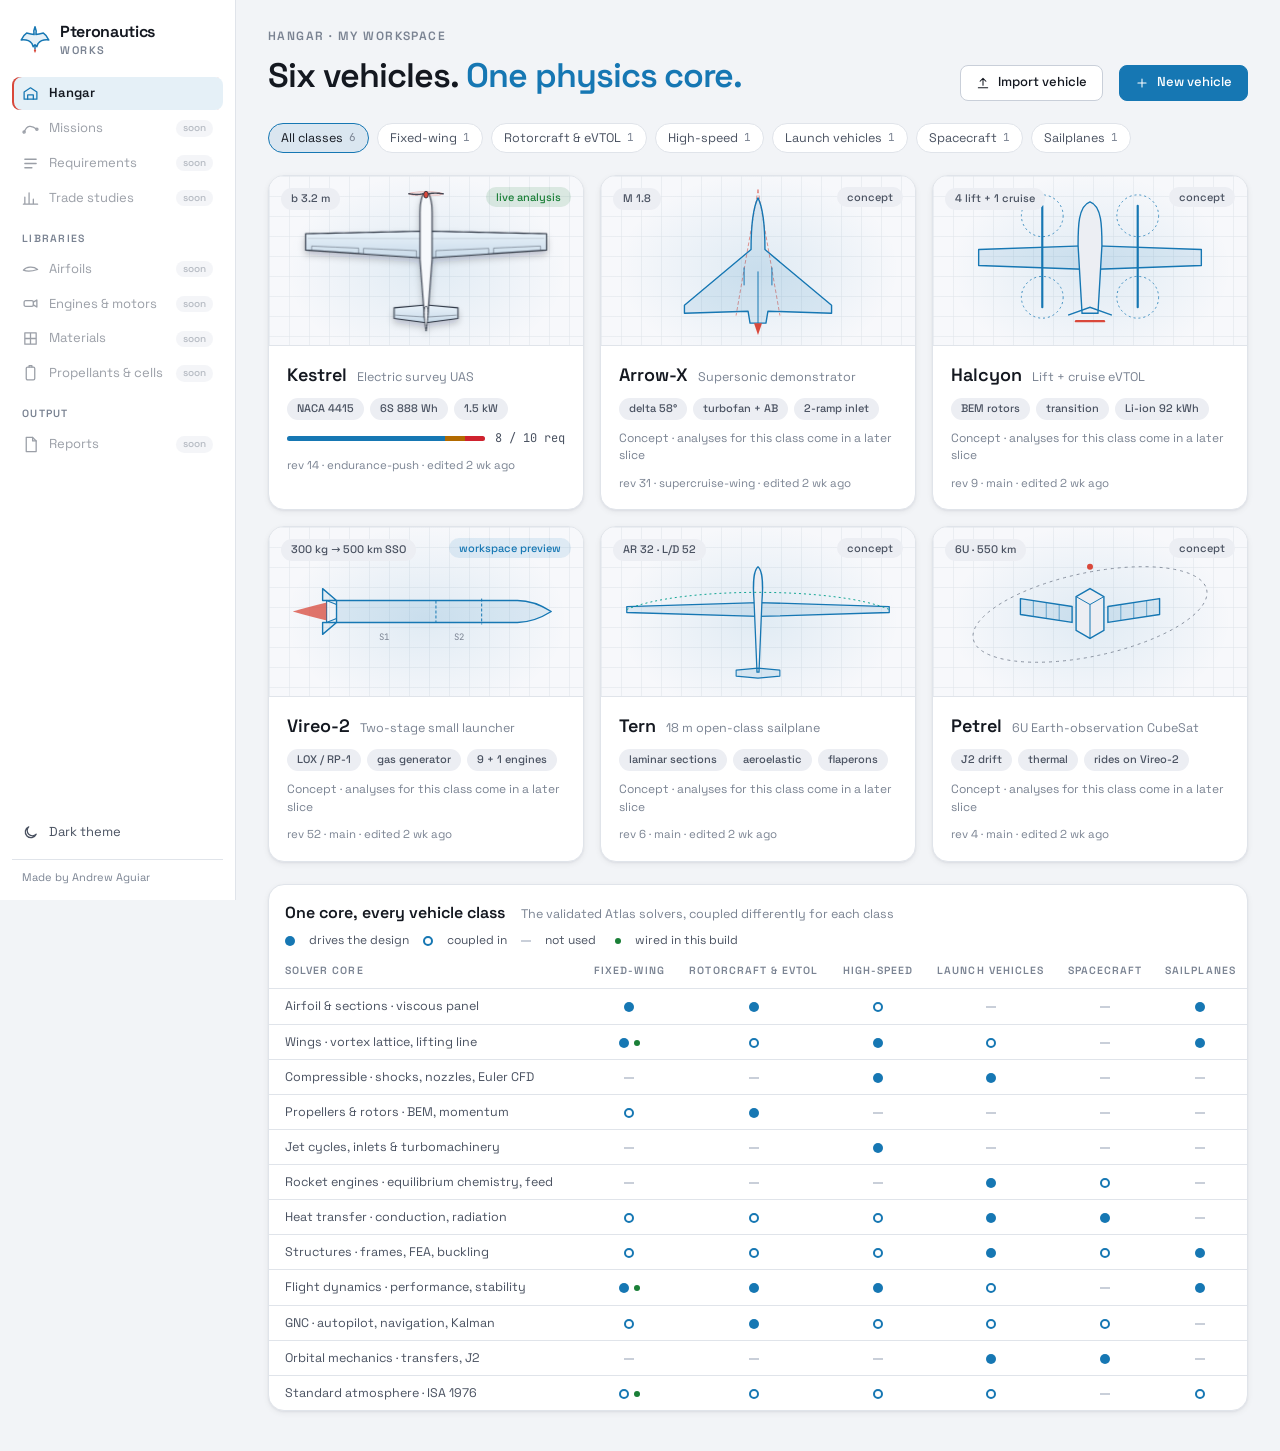
==== app/index.html @ 4040850f "Add the website: a live landing page, the app at /app/, and GitHub Pages deployment - Landing page (" ====
<!doctype html>
<html lang="en">
<head>
<meta charset="utf-8">
<meta name="viewport" content="width=device-width, initial-scale=1">
<title>Pteronautics Works</title>
<meta name="description" content="Pteronautics Works: vehicle-centred design on the Pteronautics solver core.">
<meta name="theme-color" content="#0b0d11" media="(prefers-color-scheme: dark)">
<meta name="theme-color" content="#f2f4f7" media="(prefers-color-scheme: light)">
<link rel="icon" href="../assets/favicon.svg" type="image/svg+xml">
<link rel="preload" href="../assets/fonts/SpaceGrotesk.woff2" as="font" type="font/woff2" crossorigin>
<link rel="stylesheet" href="../css/works.css">
<script>try { var t = localStorage.getItem('works-theme'); if (t) document.documentElement.dataset.theme = t; } catch (e) { }</script>
</head>
<body>
<div id="app"></div>
<noscript>Pteronautics Works needs JavaScript. Run <code>python3 serve.py</code> and open http://localhost:8790.</noscript>
<script type="module" src="../src/app.js"></script>
</body>
</html>
---- css/works.css ----
/* Pteronautics Works — design tokens shared with Pteronautics Atlas (copied from Atlas css/styles.css), then the Works layout */
/* Fonts are bundled so the app works offline (SIL Open Font License, see assets/fonts/) */
@font-face { font-family: "Space Grotesk"; font-style: normal; font-display: swap; font-weight: 300 700; src: url(../assets/fonts/SpaceGrotesk.woff2) format("woff2-variations"); unicode-range: U+0000-00FF,U+0131,U+0152-0153,U+02BB-02BC,U+02C6,U+02DA,U+02DC,U+0304,U+0308,U+0329,U+2000-206F,U+2074,U+20AC,U+2122,U+2191,U+2193,U+2212,U+2215,U+FEFF,U+FFFD; }
@font-face { font-family: "JetBrains Mono"; font-style: normal; font-display: swap; font-weight: 100 800; src: url(../assets/fonts/JetBrainsMono.woff2) format("woff2-variations"); unicode-range: U+0000-00FF,U+0131,U+0152-0153,U+02BB-02BC,U+02C6,U+02DA,U+02DC,U+0304,U+0308,U+0329,U+2000-206F,U+2074,U+20AC,U+2122,U+2191,U+2193,U+2212,U+2215,U+FEFF,U+FFFD; }
@font-face { font-family: "JetBrains Mono"; font-style: normal; font-display: swap; font-weight: 100 800; src: url(../assets/fonts/JetBrainsMono-greek.woff2) format("woff2-variations"); unicode-range: U+0370-0377,U+037A-037F,U+0384-038A,U+038C,U+038E-03A1,U+03A3-03FF; }
:root {
  --bg: #f2f4f7;
  --bg-elev: #ffffff;
  --bg-sunk: #eceef3;
  --stage: #f7f8fb;
  --border: #e0e4ea;
  --border-strong: #c9cfd9;
  --text: #141820;
  --text-2: #4a5261;
  --text-3: #7a8392;
  --accent: #1677b3;
  --on-accent: #ffffff;
  --accent-soft: rgba(22, 119, 179, 0.11);
  --hl: #d9483b;
  --hl-soft: rgba(217, 72, 59, 0.11);
  --glow: rgba(22, 119, 179, 0.10);
  --upper: #1677b3;
  --lower: #d9483b;
  --wake: #6b7280;
  --good: #1a7f37;
  --warn: #b26a00;
  --bad: #cf222e;
  --lam: #12a594;
  --turb: #8b5cf6;
  --sep: #c2255c;
  --shadow: 0 1px 2px rgba(16, 24, 40, .05), 0 2px 6px rgba(16, 24, 40, .06);
  --shadow-lg: 0 1px 2px rgba(16, 24, 40, .05), 0 10px 28px rgba(16, 24, 40, .10);
  --radius: 12px;
  --radius-sm: 8px;
  --font: "Space Grotesk", Inter, ui-sans-serif, system-ui, -apple-system, "Segoe UI", Roboto, "Helvetica Neue", Arial, sans-serif;
  --mono: "JetBrains Mono", ui-monospace, "SF Mono", Menlo, Consolas, monospace;
  color-scheme: light;
}
@media (prefers-color-scheme: dark) {
  :root:not([data-theme="light"]) {
    --bg: #0b0d11; --bg-elev: #151920; --bg-sunk: #0f1218; --stage: #0a0c10;
    --border: #232934; --border-strong: #343b47;
    --text: #e7eaef; --text-2: #a9b1bf; --text-3: #737d8c;
    --accent: #3aa0d8; --accent-soft: rgba(58, 160, 216, 0.15); --on-accent: #ffffff;
    --hl: #ff7a6b; --hl-soft: rgba(255, 122, 107, 0.13); --glow: rgba(58, 160, 216, 0.14);
    --upper: #3aa0d8; --lower: #ff7a6b; --wake: #8b93a1;
    --good: #3fb950; --warn: #e3a008; --bad: #f85149;
    --lam: #2dd4bf; --turb: #a78bfa; --sep: #ff5c93;
    --shadow: 0 1px 2px rgba(0, 0, 0, .35), 0 0 0 1px rgba(255, 255, 255, .015);
    --shadow-lg: 0 1px 2px rgba(0, 0, 0, .4), 0 12px 32px rgba(0, 0, 0, .45);
    color-scheme: dark;
  }
}
:root[data-theme="dark"] {
  --bg: #0b0d11; --bg-elev: #151920; --bg-sunk: #0f1218; --stage: #0a0c10;
  --border: #232934; --border-strong: #343b47;
  --text: #e7eaef; --text-2: #a9b1bf; --text-3: #737d8c;
  --accent: #3aa0d8; --accent-soft: rgba(58, 160, 216, 0.15); --on-accent: #ffffff;
  --hl: #ff7a6b; --hl-soft: rgba(255, 122, 107, 0.13); --glow: rgba(58, 160, 216, 0.14);
  --upper: #3aa0d8; --lower: #ff7a6b; --wake: #8b93a1;
  --good: #3fb950; --warn: #e3a008; --bad: #f85149;
  --lam: #2dd4bf; --turb: #a78bfa; --sep: #ff5c93;
  --shadow: 0 1px 2px rgba(0, 0, 0, .35), 0 0 0 1px rgba(255, 255, 255, .015);
  --shadow-lg: 0 1px 2px rgba(0, 0, 0, .4), 0 12px 32px rgba(0, 0, 0, .45);
  color-scheme: dark;
}

* { box-sizing: border-box; }
html, body { height: 100%; margin: 0; }
body { background: var(--bg); color: var(--text); font: 13px/1.45 var(--font); -webkit-font-smoothing: antialiased; }
button, input, select { font: inherit; color: inherit; }
a { color: var(--accent); text-decoration: none; }
h1, h2, h3, h4 { margin: 0; font-weight: 600; letter-spacing: -0.01em; }
.mono { font-family: var(--mono); font-variant-numeric: tabular-nums; }
.muted { color: var(--text-3); }
.dim { color: var(--text-2); }
.good { color: var(--good); } .warn { color: var(--warn); } .bad { color: var(--bad); }
:root[data-resolved-theme="dark"] { --sidebar: #0f1218; }
:root { --sidebar: var(--bg-elev); }

/* ---------- brand (same mark and lockup as Atlas, product name WORKS) ---------- */
.brand { display: flex; align-items: center; gap: 10px; padding: 4px 8px 16px; color: var(--text); }
.brand-mark { width: 30px; height: 30px; display: block; flex: none; }
.brand-mark svg { display: block; width: 100%; height: 100%; overflow: visible; }
.brand-mark .bm-fill { fill: var(--accent-soft); }
.brand-mark .bm-line { fill: none; stroke: var(--accent); stroke-width: 5; stroke-linejoin: round; stroke-linecap: round; }
.brand-mark .bm-flame { fill: var(--hl); }
.brand-name { font-weight: 650; font-size: 16px; letter-spacing: -0.02em; }
.brand-sub { font-size: 11px; color: var(--text-3); }
.brand-product { font-weight: 600; letter-spacing: .14em; text-transform: uppercase; }

/* ---------- shell: hangar ---------- */
.shell { display: grid; grid-template-columns: 236px minmax(0, 1fr); min-height: 100vh; }
.sidebar { background: var(--sidebar); border-right: 1px solid var(--border); display: flex; flex-direction: column; padding: 16px 12px 12px; gap: 2px; position: sticky; top: 0; height: 100vh; overflow-y: auto; }
.nav-group { font-size: 10.5px; font-weight: 600; text-transform: uppercase; letter-spacing: .12em; color: var(--text-3); padding: 14px 10px 5px; }
.nav-item { display: flex; align-items: center; gap: 10px; padding: 7px 10px; border-radius: var(--radius-sm); color: var(--text-2); border: 0; background: none; width: 100%; text-align: left; cursor: pointer; white-space: nowrap; transition: background .15s, color .15s; }
.nav-item:hover { background: var(--bg-sunk); color: var(--text); }
.nav-item.active { background: var(--accent-soft); color: var(--text); font-weight: 600; box-shadow: inset 2px 0 0 var(--hl); }
.nav-item.active svg { color: var(--accent); }
.nav-item svg { flex: none; width: 17px; height: 17px; }
.nav-item .soon { margin-left: auto; font-size: 10px; color: var(--text-3); background: var(--bg-sunk); border-radius: 99px; padding: 1px 7px; font-weight: 500; }
.nav-item.planned { opacity: .55; cursor: default; }
.sidebar-foot { margin-top: auto; padding-top: 12px; display: flex; flex-direction: column; gap: 4px; }
.sidebar-credit { font-size: 11px; color: var(--text-3); padding: 10px 10px 2px; margin-top: 6px; border-top: 1px solid var(--border); }

.hangar { padding: 28px 32px 40px; display: flex; flex-direction: column; gap: 22px; min-width: 0; }
.eyebrow { font-size: 12px; color: var(--text-3); letter-spacing: .12em; text-transform: uppercase; font-weight: 600; }
.hero-title { margin-top: 6px; font-size: 34px; font-weight: 600; letter-spacing: -0.03em; }
.hero-title em { font-style: normal; color: var(--accent); }
.row { display: flex; flex-wrap: wrap; align-items: center; gap: 10px; }
.grow { flex-grow: 1; }
.btn { display: inline-flex; align-items: center; gap: 8px; height: 36px; padding: 0 15px; border-radius: var(--radius-sm); border: 1px solid var(--border-strong); background: var(--bg-elev); color: var(--text); font-weight: 500; cursor: pointer; white-space: nowrap; }
.btn:hover { border-color: var(--accent); }
.btn.primary { background: var(--accent); border-color: var(--accent); color: var(--on-accent); }
.btn.small { height: 30px; padding: 0 11px; font-size: 12.5px; }
.btn svg { width: 14px; height: 14px; }
.chip { display: inline-flex; align-items: center; height: 30px; padding: 0 12px; border: 1px solid var(--border); border-radius: 999px; font-size: 12.5px; color: var(--text-2); background: var(--bg-elev); cursor: pointer; }
.chip:hover { color: var(--text); }
.chip.on { border-color: var(--accent); color: var(--text); background: var(--accent-soft); }
.chip .count { margin-left: 6px; font-family: var(--mono); font-size: 11px; color: var(--text-3); }

.cards { display: grid; grid-template-columns: repeat(auto-fill, minmax(300px, 1fr)); gap: 16px; }
.card { background: var(--bg-elev); border: 1px solid var(--border); border-radius: 16px; overflow: hidden; display: flex; flex-direction: column; box-shadow: var(--shadow); color: inherit; text-align: left; padding: 0; font: inherit; }
a.card, button.card { cursor: pointer; transition: border-color .15s, transform .15s; }
a.card:hover, button.card:hover { border-color: var(--accent); }
.stage { position: relative; height: 170px; background-color: var(--stage); background-image: radial-gradient(ellipse 60% 75% at 50% 55%, var(--glow), transparent 75%), linear-gradient(color-mix(in srgb, var(--border) 55%, transparent) 1px, transparent 1px), linear-gradient(90deg, color-mix(in srgb, var(--border) 55%, transparent) 1px, transparent 1px); background-size: 100% 100%, 20px 20px, 20px 20px; border-bottom: 1px solid var(--border); }
:root[data-resolved-theme="dark"] .stage { background-image: radial-gradient(ellipse 60% 75% at 50% 55%, rgba(58, 160, 216, .10), transparent 75%), linear-gradient(#141821 1px, transparent 1px), linear-gradient(90deg, #141821 1px, transparent 1px); }
.stage svg { width: 100%; height: 100%; display: block; }
.stage > .tag { position: absolute; left: 12px; top: 12px; }
.stage .state { position: absolute; right: 12px; top: 12px; }
.tag { font-size: 11px; font-weight: 500; color: var(--text-2); padding: 2px 9px; border-radius: 99px; background: var(--bg-sunk); border: 1px solid transparent; white-space: nowrap; }
.tag.live { color: var(--good); background: color-mix(in srgb, var(--good) 13%, transparent); }
.tag.accent { color: var(--accent); background: var(--accent-soft); }
.card-body { padding: 16px 18px 18px; display: flex; flex-direction: column; gap: 10px; }
.card-title { display: flex; align-items: baseline; gap: 10px; flex-wrap: wrap; }
.card-title b { font-size: 18px; font-weight: 600; }
.card-title span { font-size: 12.5px; color: var(--text-3); }
.tags { display: flex; flex-wrap: wrap; gap: 6px; }
.reqbar { display: flex; align-items: center; gap: 10px; font-size: 12px; color: var(--text-2); }
.reqbar .bar { height: 5px !important; border-radius: 3px !important; }
.reqbar .bar { flex-grow: 1; height: 4px; border-radius: 2px; background: var(--border); display: flex; overflow: hidden; }
.reqbar .bar i { display: block; height: 100%; }
.card-foot { font-size: 11.5px; color: var(--text-3); }

/* sketches use the theme */
.sk-body { fill: var(--accent-soft); stroke: var(--accent); stroke-width: 1.4; stroke-linejoin: round; }
.sk-dark { fill: var(--bg-sunk); stroke: var(--accent); stroke-width: 1.4; }
.sk-line { fill: none; stroke: var(--accent); stroke-width: 1; }
.sk-hl { fill: none; stroke: var(--hl); stroke-width: 2.4; stroke-linecap: round; }
.sk-hl-fill { fill: var(--hl); }
.sk-text { fill: var(--text-3); font: 9px var(--mono); }

.matrix-card { overflow: visible; }
.matrix-head { display: flex; flex-wrap: wrap; align-items: baseline; gap: 8px 16px; padding: 16px 16px 4px; }
.matrix-head b { font-size: 16px; font-weight: 600; }
.legend { display: flex; flex-wrap: wrap; gap: 14px; font-size: 12px; color: var(--text-2); align-items: center; }
.mx-wrap { overflow-x: auto; }
.mx { width: 100%; border-collapse: collapse; font-size: 12.5px; }
.mx th { font-weight: 600; font-size: 10.5px; letter-spacing: .1em; text-transform: uppercase; color: var(--text-3); padding: 10px 8px; text-align: center; border-bottom: 1px solid var(--border); white-space: nowrap; }
.mx th:first-child, .mx td:first-child { text-align: left; padding-left: 16px; }
.mx td { padding: 8px; text-align: center; border-bottom: 1px solid var(--border); color: var(--text-2); white-space: nowrap; }
.mx tr:last-child td { border-bottom: 0; }
.d1, .d2, .d0 { display: inline-block; vertical-align: middle; }
.d1 { width: 10px; height: 10px; border-radius: 50%; background: var(--accent); }
.d2 { width: 10px; height: 10px; border-radius: 50%; border: 2px solid var(--accent); }
.d0 { width: 10px; height: 2px; background: var(--border-strong); }
.live-dot { display: inline-block; width: 6px; height: 6px; border-radius: 50%; background: var(--good); margin-left: 5px; vertical-align: middle; }

/* ---------- workspace ---------- */
.ws { display: flex; flex-direction: column; min-height: 100vh; }
.topbar { display: flex; flex-wrap: wrap; align-items: center; gap: 10px 14px; padding: 10px 16px; border-bottom: 1px solid var(--border); background: var(--sidebar); position: sticky; top: 0; z-index: 5; }
.topbar .brand { padding: 0; gap: 9px; }
.topbar .brand-mark { width: 26px; height: 26px; }
.vsep { width: 1px; height: 22px; background: var(--border); }
.vtab { display: inline-flex; align-items: center; gap: 8px; height: 34px; padding: 0 14px; border-radius: 8px; font-weight: 500; color: var(--text-2); background: transparent; border: 1px solid transparent; cursor: pointer; }
.vtab:hover { color: var(--text); }
.vtab.on { background: var(--bg-elev); border-color: var(--border-strong); color: var(--text); }
.vtab .dot { width: 7px; height: 7px; border-radius: 50%; background: var(--accent); }
.pill { font-size: 12px; color: var(--text-3); padding: 6px 11px; border: 1px solid var(--border); border-radius: 8px; white-space: nowrap; }
.pill b { color: var(--text); font-weight: 600; font-family: var(--mono); }
.ws-main { display: grid; grid-template-columns: 252px minmax(0, 1fr) 292px; gap: 12px; padding: 12px 16px; align-items: stretch; height: calc(100vh - 57px - 106px); min-height: 560px; }
.ws-main > .col { overflow-y: auto; scrollbar-width: thin; min-height: 0; }
.ws-main.focus { grid-template-columns: minmax(0, 1fr); }
.ws-main.focus > .col { display: none; }
.view-bar .crumbs, .view-bar .row { flex-wrap: nowrap; flex: none; }
.layer-wrap { position: relative; }
.layer-menu { position: fixed; z-index: 20; margin-top: 6px; width: 260px; background: var(--bg-elev); border: 1px solid var(--border-strong); border-radius: 12px; padding: 12px 14px; box-shadow: var(--shadow-lg); display: flex; flex-direction: column; gap: 4px; transform: translateX(calc(-100% + 90px)); }
.layer-menu[hidden] { display: none; }
.toggle { display: flex; align-items: center; justify-content: space-between; gap: 10px; padding: 4px 0; cursor: pointer; color: var(--text-2); user-select: none; font-size: 12.5px; }
.toggle:hover { color: var(--text); }
.toggle input { display: none; }
.toggle .sw { width: 28px; height: 16px; border-radius: 99px; background: var(--border-strong); position: relative; flex: none; transition: background .15s; }
.toggle .sw::after { content: ""; position: absolute; top: 2px; left: 2px; width: 12px; height: 12px; border-radius: 50%; background: white; transition: transform .15s; }
.toggle input:checked + .sw { background: var(--accent); }
.toggle input:checked + .sw::after { transform: translateX(12px); }
.focus-btn { border-color: var(--border-strong); }
.col { display: flex; flex-direction: column; gap: 12px; min-width: 0; }
.pnl { background: var(--bg-elev); border: 1px solid var(--border); border-radius: var(--radius); box-shadow: var(--shadow); min-width: 0; }
.pnl-pad { padding: 14px 16px; }
.sec { font-size: 10.5px; font-weight: 600; text-transform: uppercase; letter-spacing: .12em; color: var(--text-3); }
.sec-row { display: flex; justify-content: space-between; align-items: baseline; gap: 8px; margin-bottom: 10px; }
.tree { display: flex; flex-direction: column; gap: 1px; padding: 12px 8px; }
.tree .sec { padding: 2px 10px 8px; }
.tree-item { display: flex; align-items: center; gap: 8px; min-height: 32px; padding: 4px 10px; border-radius: 8px; color: var(--text-2); cursor: pointer; background: none; border: 0; width: 100%; text-align: left; font-size: 13px; transition: background .15s, color .15s; }
.tree-item:hover { background: var(--bg-sunk); color: var(--text); }
.tree-item.on { background: var(--accent-soft); color: var(--text); font-weight: 500; box-shadow: inset 2px 0 0 var(--hl); }
.tree-item .v { margin-left: auto; font: 11.5px var(--mono); color: var(--text-3); white-space: nowrap; }
.tree-item.on .v { color: var(--accent); }

.field { display: flex; flex-direction: column; gap: 5px; margin-bottom: 12px; }
.field:last-child { margin-bottom: 0; }
.field-top { display: flex; align-items: center; justify-content: space-between; gap: 8px; color: var(--text-2); font-size: 12.5px; }
.field-top label { font-weight: 500; }
.num { width: 86px; text-align: right; background: var(--bg-sunk); border: 1px solid var(--border); border-radius: 7px; padding: 3px 7px; font-family: var(--mono); font-size: 12px; }
.num:focus, .txt:focus, select.txt:focus { outline: none; border-color: var(--accent); }
.num.invalid, .txt.invalid { border-color: var(--bad); }
.unit { font-size: 11.5px; color: var(--text-3); min-width: 30px; }
.txt { background: var(--bg-sunk); border: 1px solid var(--border); border-radius: 7px; padding: 4px 8px; font-family: var(--mono); font-size: 12px; width: 120px; }
.derived { display: flex; justify-content: space-between; font-size: 12px; color: var(--text-2); padding: 3px 0; }
.derived .mono { color: var(--text); }
.note { font-size: 12px; color: var(--text-3); line-height: 1.5; }
input[type=range] { -webkit-appearance: none; appearance: none; width: 100%; height: 18px; background: transparent; margin: 0; }
input[type=range]::-webkit-slider-runnable-track { height: 4px; border-radius: 4px; background: linear-gradient(to right, var(--accent) var(--fill, 50%), var(--border-strong) var(--fill, 50%)); }
input[type=range]::-moz-range-track { height: 4px; border-radius: 4px; background: var(--border-strong); }
input[type=range]::-moz-range-progress { height: 4px; border-radius: 4px; background: var(--accent); }
input[type=range]::-webkit-slider-thumb { -webkit-appearance: none; width: 16px; height: 16px; border-radius: 50%; background: #fff; border: 0; margin-top: -6px; box-shadow: 0 0 0 3px color-mix(in srgb, var(--accent) 45%, transparent), 0 1px 3px rgba(0, 0, 0, .3); }
input[type=range]::-moz-range-thumb { width: 14px; height: 14px; border-radius: 50%; background: #fff; border: 0; box-shadow: 0 0 0 3px color-mix(in srgb, var(--accent) 45%, transparent), 0 1px 3px rgba(0, 0, 0, .3); }

.view { display: flex; flex-direction: column; overflow: hidden; min-height: 0; }
.view-bar { display: flex; flex-wrap: nowrap; align-items: center; gap: 8px 12px; padding: 8px 12px; border-bottom: 1px solid var(--border); overflow-x: auto; scrollbar-width: none; }
.crumbs { display: flex; align-items: center; gap: 2px; background: var(--bg-sunk); border: 1px solid var(--border); border-radius: 10px; padding: 3px; }
.crumb { white-space: nowrap; font-weight: 500; font-size: 12.5px; color: var(--text-2); background: none; border: 0; padding: 5px 11px; border-radius: 7px; cursor: pointer; transition: background .15s, color .15s; }
.crumb:hover { color: var(--text); }
.crumb.on { color: var(--text); background: var(--bg-elev); box-shadow: var(--shadow), inset 0 -2px 0 var(--hl); }
.crumb-sep { color: var(--text-3); font-size: 11px; opacity: .6; }
.tg { display: inline-flex; align-items: center; gap: 6px; height: 28px; padding: 0 10px; border-radius: 999px; border: 1px solid var(--border); font-size: 12px; font-weight: 500; color: var(--text-2); background: var(--bg-sunk); cursor: pointer; white-space: nowrap; }
.tg:hover { color: var(--text); }
.tg.on { border-color: color-mix(in srgb, var(--accent) 60%, transparent); color: var(--text); background: var(--accent-soft); }
.tg.sm { height: 24px; font-size: 11px; padding: 0 9px; }
.tg[disabled] { opacity: .5; cursor: default; }
.canvas { position: relative; flex: 1 1 auto; min-height: 0; background-color: var(--stage); background-image: radial-gradient(circle at 50% 45%, var(--glow), transparent 60%), linear-gradient(color-mix(in srgb, var(--border) 55%, transparent) 1px, transparent 1px), linear-gradient(90deg, color-mix(in srgb, var(--border) 55%, transparent) 1px, transparent 1px); background-size: 100% 100%, 28px 28px, 28px 28px; overflow: hidden; }
:root[data-resolved-theme="dark"] .canvas { background-image: radial-gradient(circle at 50% 45%, rgba(58, 160, 216, .10), transparent 60%), linear-gradient(#12161e 1px, transparent 1px), linear-gradient(90deg, #12161e 1px, transparent 1px); }
.view-svg { position: absolute; inset: 0; }
.view-svg > svg { display: block; width: 100%; height: 100%; }
.canvas.busy svg.main { opacity: .6; transition: opacity .2s; }
.canvas > .level-pane { position: absolute; inset: 0; overflow: auto; }
.lenses { position: absolute; top: 12px; right: 12px; bottom: 12px; width: 220px; display: flex; flex-direction: column; gap: 10px; overflow-y: auto; scrollbar-width: none; }
.lens { position: relative; background: color-mix(in srgb, var(--bg-elev) 86%, transparent); -webkit-backdrop-filter: blur(10px); backdrop-filter: blur(10px); border: 1px solid var(--accent); border-radius: 12px; padding: 10px 12px; box-shadow: var(--shadow-lg); width: 100%; cursor: pointer; text-align: left; font: inherit; color: inherit; flex: none; transition: transform .15s, border-color .15s; }
button.lens:hover { transform: translateY(-1px); border-color: var(--hl); }
.lens.plain { border-color: var(--border-strong); cursor: default; }
.lens h4 { font-size: 13px; font-weight: 600; display: flex; justify-content: space-between; align-items: baseline; gap: 8px; margin-bottom: 6px; }
.lens h4 span { font-size: 11px; color: var(--text-3); font-weight: 400; }
.lens svg { display: block; width: 100%; height: auto; }
.lens .cap { font-size: 11.5px; color: var(--text-2); margin-top: 6px; line-height: 1.45; }
.lens .cap b { font: 600 12px var(--mono); color: var(--text); }
.lens .go { font-size: 11.5px; font-weight: 500; color: var(--accent); margin-top: 4px; }
.level-pane { padding: 18px 20px 22px; display: flex; flex-direction: column; gap: 14px; }
.level-pane h3 { font-size: 17px; letter-spacing: -.01em; }
.kv { display: grid; grid-template-columns: repeat(auto-fill, minmax(168px, 1fr)); gap: 8px; }
.kv div { display: flex; flex-direction: column; gap: 2px; background: var(--bg-elev); border: 1px solid var(--border); border-radius: 10px; padding: 9px 12px; box-shadow: var(--shadow); }
.kv div span { font-size: 11.5px; color: var(--text-3); }
.kv div b { font: 600 15px var(--mono); color: var(--text); letter-spacing: -.02em; }
.plot-card { background: var(--bg-elev); border: 1px solid var(--border); border-radius: var(--radius); padding: 12px 14px 8px; box-shadow: var(--shadow); }
.plot-card h4 { font-size: 13px; font-weight: 600; margin-bottom: 6px; }
.plot-card svg { display: block; width: 100%; height: auto; }
.placeholder { border: 1px dashed var(--border-strong); border-radius: 10px; padding: 14px 16px; color: var(--text-2); font-size: 12.5px; line-height: 1.55; }

svg text { font-family: var(--font); }
.ax { stroke: var(--border-strong); stroke-width: 1; fill: none; }
.grid-l { stroke: var(--border); stroke-width: 1; fill: none; opacity: .8; }
.ax-t { fill: var(--text-3); font: 10.5px var(--mono); }
.ax-ref { font-size: 11px; font-weight: 500; }
.leg-t { fill: var(--text-2); font-size: 11px; }
.ax-label { fill: var(--text-2); font-size: 11px; }
.s-accent { stroke: var(--accent); fill: none; stroke-width: 2.2; stroke-linejoin: round; }
.s-hl { stroke: var(--hl); fill: none; stroke-width: 1.8; stroke-linejoin: round; }
.s-muted { stroke: var(--text-3); fill: none; stroke-width: 1.4; stroke-dasharray: 5 4; }
.s-good { stroke: var(--lam); fill: none; stroke-width: 1.8; }
.s-warn { stroke: var(--text-3); fill: none; stroke-width: 1.2; stroke-dasharray: 3 4; }

/* planform: shading tokens per theme */
:root { --pf-body: #f7f9fc; --pf-skin-le: #e9f2fa; --pf-skin-te: #c9dbea; --pf-tail: #d7e4f0; --pf-shadow: rgba(16, 24, 40, .22); --pf-line: #2a3240; }
:root[data-resolved-theme="dark"] { --pf-body: #262e39; --pf-skin-le: #2b3a4b; --pf-skin-te: #18212c; --pf-tail: #233140; --pf-shadow: rgba(0, 0, 0, .6); --pf-line: #c9d1dc; }
.pf-wing { fill: var(--pf-skin-le); stroke: var(--pf-line); stroke-width: 1.2; }
.pf-outline { fill: none; stroke: var(--pf-line); stroke-linejoin: round; }
.pf-spar { fill: none; stroke: var(--pf-line); stroke-width: .8; opacity: .18; }
.pf-hinge { fill: none; stroke: var(--pf-line); stroke-width: 1; opacity: .4; }
.pf-hatch { fill: none; stroke: var(--pf-line); stroke-width: .8; opacity: .25; }
.pf-canopy { fill: var(--accent); fill-opacity: .35; stroke: var(--accent); stroke-width: 1; }
.pf-blade { fill: none; stroke: var(--pf-line); stroke-linecap: round; opacity: .85; }
.pf-spinner { fill: var(--hl); stroke: var(--pf-line); stroke-width: .8; }
.pf-load { fill: none; stroke: var(--accent); stroke-width: 2; }
.pf-ellipse { fill: none; stroke: var(--text-3); stroke-width: 1.2; stroke-dasharray: 4 5; opacity: .8; }
.pf-guide { fill: none; stroke: var(--border-strong); stroke-width: 1; }
.pf-mac { stroke: var(--accent); stroke-width: 2.5; stroke-linecap: round; }
.pf-mac-dot { fill: var(--accent); }
.pf-chip rect { fill: var(--bg-elev); stroke: var(--border-strong); stroke-width: 1; }
.pf-chip text { fill: var(--text); font-size: 11.5px; font-weight: 500; }
.pf-item { fill: var(--bg-elev); fill-opacity: .8; stroke: var(--text-2); stroke-width: 1; stroke-dasharray: 2 2; }
.pf-sm { stroke: var(--hl); stroke-width: 2.5; stroke-linecap: round; opacity: .85; }
.pf-cg-halo { fill: none; stroke: var(--stage); stroke-width: 3; }
.pf-cg-a { fill: var(--text); } .pf-cg-b { fill: var(--bg-elev); stroke: var(--text); stroke-width: 1.4; }
.pf-np { fill: var(--hl); stroke: var(--stage); stroke-width: 1.5; }
.pf-lbl { fill: var(--text); font-size: 12.5px; font-weight: 600; }
.pf-lbl-s { fill: var(--text-3); font-size: 11.5px; font-weight: 400; }
.pf-dim { stroke: var(--text-3); stroke-width: 1; fill: none; }

/* coupling graph */
.cg-edge { fill: none; stroke: var(--border-strong); stroke-width: 1.4; }
.cg-edge.stale { stroke: var(--warn); stroke-dasharray: 4 4; opacity: .8; }
.cg-node rect { fill: var(--bg-sunk); stroke: var(--border-strong); stroke-width: 1; }
.cg-node.current rect { stroke: var(--border-strong); }
.cg-node.stale rect { stroke: var(--warn); }
.cg-node.running rect { stroke: var(--accent); stroke-width: 2; }
.cg-node.failed rect { stroke: var(--bad); stroke-width: 1.8; }
.cg-node .t { fill: var(--text); font-size: 12.5px; font-weight: 600; }
.cg-node .d { fill: var(--text-3); font-size: 11px; }
.cg-node.stale .d { fill: var(--warn); } .cg-node.failed .d { fill: var(--bad); } .cg-node.running .d { fill: var(--accent); }
.cg-dot.current { fill: var(--good); } .cg-dot.stale { fill: var(--warn); } .cg-dot.failed { fill: var(--bad); } .cg-dot.running { fill: var(--accent); animation: pulse .7s ease-in-out infinite alternate; }
@keyframes pulse { from { opacity: 1; } to { opacity: .25; } }
.fid { display: grid; grid-template-columns: 84px minmax(0, 1fr); gap: 7px 10px; font-size: 12px; align-items: center; }
.fid > span:nth-child(odd) { color: var(--text-2); }
.fid .opts { display: flex; flex-wrap: wrap; gap: 4px; }

.stats { display: grid; grid-template-columns: repeat(6, minmax(0, 1fr)); gap: 12px; padding: 0 16px 12px; }
.stat { padding: 10px 14px; }
.stat { background: var(--bg-elev); border: 1px solid var(--border); border-radius: var(--radius); padding: 12px 14px; display: flex; flex-direction: column; gap: 3px; min-width: 0; box-shadow: var(--shadow); }
.stat-l { font-size: 11.5px; color: var(--text-3); }
.stat-v { font: 600 20px var(--mono); letter-spacing: -.03em; color: var(--text); white-space: nowrap; line-height: 1.25; }
.stat-v small { font: 500 12px var(--font); color: var(--text-3); margin-left: 4px; letter-spacing: 0; }
.stat-s { font-size: 11px; color: var(--text-3); white-space: nowrap; overflow: hidden; text-overflow: ellipsis; }
.reqs { margin: 0 16px 24px; overflow: hidden; }
.reqs .sec-row { padding: 14px 16px 0; }
.rq { width: 100%; border-collapse: collapse; font-size: 12.5px; }
.rq th { text-align: left; font-weight: 600; font-size: 10.5px; letter-spacing: .1em; text-transform: uppercase; color: var(--text-3); padding: 8px 10px; border-bottom: 1px solid var(--border); white-space: nowrap; }
.rq td { padding: 7px 10px; border-bottom: 1px solid var(--border); color: var(--text-2); white-space: nowrap; font-size: 13px; }
.rq tr:last-child td { border-bottom: 0; }
.rq td.num-c { text-align: right; font-family: var(--mono); color: var(--text); }
.rq td:first-child, .rq th:first-child { padding-left: 16px; }
.rq .num { width: 72px; }
.status { display: inline-flex; align-items: center; gap: 6px; font-size: 11.5px; font-weight: 500; padding: 2px 10px; border-radius: 99px; background: var(--bg-sunk); }
.status::before { content: ''; width: 6px; height: 6px; border-radius: 50%; background: currentColor; }
.status.met { color: var(--good); background: color-mix(in srgb, var(--good) 12%, transparent); } .status.marginal { color: var(--warn); background: color-mix(in srgb, var(--warn) 13%, transparent); } .status.fail { color: var(--bad); background: color-mix(in srgb, var(--bad) 12%, transparent); }
.toast { position: fixed; bottom: 18px; left: 50%; transform: translateX(-50%); background: var(--bg-elev); border: 1px solid var(--border-strong); box-shadow: var(--shadow-lg); padding: 9px 14px; border-radius: 10px; font-size: 12.5px; z-index: 50; }
.toast.err { border-color: var(--bad); }
.banner { margin: 12px 16px 0; padding: 9px 14px; border-radius: 10px; border: 1px dashed var(--border-strong); color: var(--text-2); font-size: 12.5px; background: var(--bg-elev); }

@media (max-width: 1280px) {
  .ws-main { grid-template-columns: 252px minmax(0, 1fr); grid-template-rows: calc(100vh - 57px - 24px) auto; height: auto; }
  .ws-main > .col.right { grid-column: 1 / -1; display: grid; grid-template-columns: repeat(auto-fit, minmax(280px, 1fr)); overflow: visible; }
  .stats { grid-template-columns: repeat(3, minmax(0, 1fr)); }
}
@media (max-width: 860px) {
  .shell { grid-template-columns: 1fr; }
  .sidebar { position: static; height: auto; flex-direction: row; flex-wrap: wrap; align-items: center; }
  .sidebar .nav-group, .sidebar .nav-item.planned, .sidebar-credit { display: none; }
  .sidebar .nav-item { width: auto; }
  .sidebar-foot { margin-top: 0; padding-top: 0; flex-direction: row; }
  .hangar { padding: 20px 16px 32px; }
  .hero-title { font-size: 26px; }
  .topbar { position: static; }
  .ws-main { grid-template-columns: minmax(0, 1fr); grid-template-rows: none; padding: 12px; height: auto; min-height: 0; }
  .ws-main > .col { overflow: visible; }
  .ws-main > .view { order: -1; }
  .canvas { overflow: visible; }
  .view-svg { position: relative; height: min(68vh, 125vw); }
  .canvas > .level-pane { position: static; }
  .lenses { position: static; width: auto; padding: 0 12px 12px; }
  .stats { grid-template-columns: repeat(2, minmax(0, 1fr)); padding: 0 12px 12px; }
  .reqs { margin: 0 12px 20px; }
  .reqs .mx-wrap { overflow-x: auto; }
}

/* ---------- 3D view ---------- */
.seg { display: inline-flex; gap: 4px; }
.view-svg.v3d-wrap { overflow: hidden; }
canvas.v3d { position: absolute; inset: 0; display: block; cursor: grab; touch-action: none; outline: none; }
canvas.v3d.grabbing { cursor: grabbing; }
canvas.v3d:focus-visible { box-shadow: inset 0 0 0 2px var(--accent); }
.v3d-presets { position: absolute; left: 14px; top: 12px; display: flex; gap: 4px; padding: 4px; border-radius: 999px; background: color-mix(in srgb, var(--bg-elev) 82%, transparent); -webkit-backdrop-filter: blur(8px); backdrop-filter: blur(8px); border: 1px solid var(--border); box-shadow: var(--shadow); }
.v3d-presets .tg { border-color: transparent; }
.v3d-presets .tg.on { border-color: color-mix(in srgb, var(--accent) 60%, transparent); }
.v3d-hint { position: absolute; left: 88px; bottom: 14px; font-size: 11px; color: var(--text-3); pointer-events: none; }

/* ---------- airfoil lab ---------- */
.plot-card h4 { display: flex; justify-content: space-between; align-items: baseline; gap: 10px; }
.plot-card h4 .sub { font-size: 11px; font-weight: 400; color: var(--text-3); }
.lab .sec-row h3 { margin: 0; }
.lab-status { font: 500 11.5px var(--mono); color: var(--text-3); }
.lab-status.run { color: var(--accent); } .lab-status.ok { color: var(--good); } .lab-status.bad { color: var(--bad); }
.lab-controls { display: flex; flex-wrap: wrap; gap: 10px 18px; align-items: end; background: var(--bg-elev); border: 1px solid var(--border); border-radius: var(--radius); padding: 12px 14px; box-shadow: var(--shadow); }
.lab-f { display: flex; flex-direction: column; gap: 5px; font-size: 12px; color: var(--text-2); }
.lab-f > span:first-child { display: flex; align-items: center; gap: 6px; white-space: nowrap; }
.lab-f small { color: var(--text-3); font-size: 11px; }
.lab-f.wide { flex: 1 1 220px; min-width: 200px; }
.lab-f .num { width: 92px; }
.lab-f.toggle { flex-direction: row; align-items: center; padding-bottom: 4px; }
.auto { font: 500 10px var(--mono); padding: 1px 6px; border-radius: 99px; border: 1px solid var(--border); background: transparent; color: var(--text-3); cursor: pointer; }
.auto.on { color: var(--accent); border-color: color-mix(in srgb, var(--accent) 55%, transparent); background: var(--accent-soft); cursor: default; }
.lab-grid { display: grid; grid-template-columns: minmax(0, 1.55fr) minmax(0, 1fr); gap: 12px; align-items: start; }
.lab-polars { display: flex; flex-direction: column; gap: 12px; }
.lab-grid2 { display: grid; grid-template-columns: repeat(2, minmax(0, 1fr)); gap: 12px; }
.lab-bl { display: flex; flex-direction: column; gap: 12px; }
@media (max-width: 1100px) { .lab-grid, .lab-grid2 { grid-template-columns: 1fr; } }
.lab-foil { fill: var(--pf-skin-le); stroke: var(--pf-line); stroke-width: 1.2; stroke-linejoin: round; }
.bl-lam { fill: none; stroke: var(--lam); stroke-width: 1.6; }
.bl-turb { fill: none; stroke: var(--turb); stroke-width: 1.6; }
.bl-wake { fill: color-mix(in srgb, var(--turb) 14%, transparent); stroke: var(--turb); stroke-width: .8; opacity: .8; }
.tr-dot { fill: var(--warn); stroke: var(--stage); stroke-width: 1.5; }
.sep-dot { fill: var(--sep); }
.stag-dot { fill: var(--text); stroke: var(--stage); stroke-width: 1.5; }
.cp-suc { stroke: var(--accent); stroke-width: 1; opacity: .45; }
.cp-pre { stroke: var(--hl); stroke-width: 1; opacity: .45; }
.bls-lam { fill: color-mix(in srgb, var(--lam) 60%, transparent); stroke: none; }
.bls-turb { fill: color-mix(in srgb, var(--turb) 60%, transparent); stroke: none; }
.bls-sep { fill: var(--sep); stroke: none; }
rect.bls-lam, rect.bls-turb, rect.bls-sep { stroke: none; }
.dash { stroke-dasharray: 5 4; stroke-width: 1.4; }
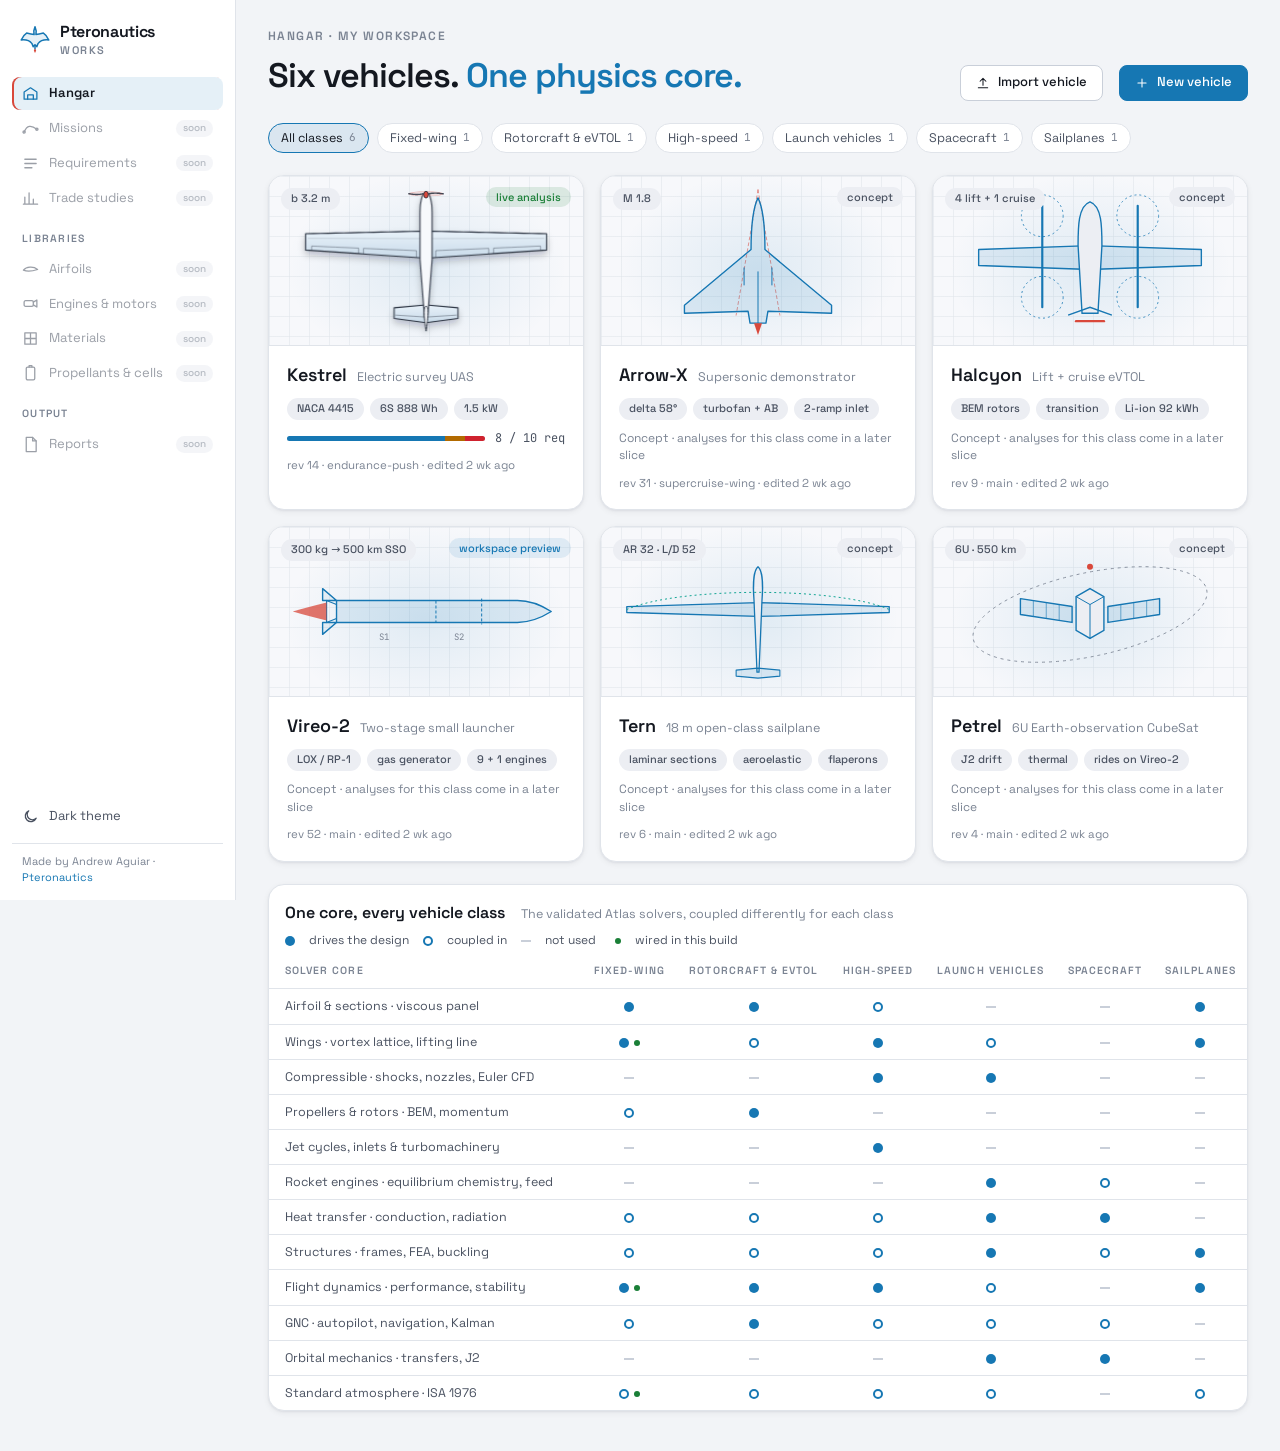
==== commit ba50b4ef: "Open Works at the site root; the family home page moves to the Pteronautics site - Remove the Works " ====
--- a/app/index.html
+++ b/app/index.html
@@ -2,19 +2,12 @@
 <html lang="en">
 <head>
 <meta charset="utf-8">
-<meta name="viewport" content="width=device-width, initial-scale=1">
 <title>Pteronautics Works</title>
-<meta name="description" content="Pteronautics Works: vehicle-centred design on the Pteronautics solver core.">
-<meta name="theme-color" content="#0b0d11" media="(prefers-color-scheme: dark)">
-<meta name="theme-color" content="#f2f4f7" media="(prefers-color-scheme: light)">
-<link rel="icon" href="../assets/favicon.svg" type="image/svg+xml">
-<link rel="preload" href="../assets/fonts/SpaceGrotesk.woff2" as="font" type="font/woff2" crossorigin>
-<link rel="stylesheet" href="../css/works.css">
-<script>try { var t = localStorage.getItem('works-theme'); if (t) document.documentElement.dataset.theme = t; } catch (e) { }</script>
+<meta name="robots" content="noindex">
+<link rel="canonical" href="../">
+<!-- Works used to live at /app/; it is now at the site root. Keep links (and their #/v/<id> routes) working. -->
+<script>location.replace('../' + location.hash);</script>
+<meta http-equiv="refresh" content="0; url=../">
 </head>
-<body>
-<div id="app"></div>
-<noscript>Pteronautics Works needs JavaScript. Run <code>python3 serve.py</code> and open http://localhost:8790.</noscript>
-<script type="module" src="../src/app.js"></script>
-</body>
+<body><p>Pteronautics Works has moved: <a href="../">open it here</a>.</p></body>
 </html>
